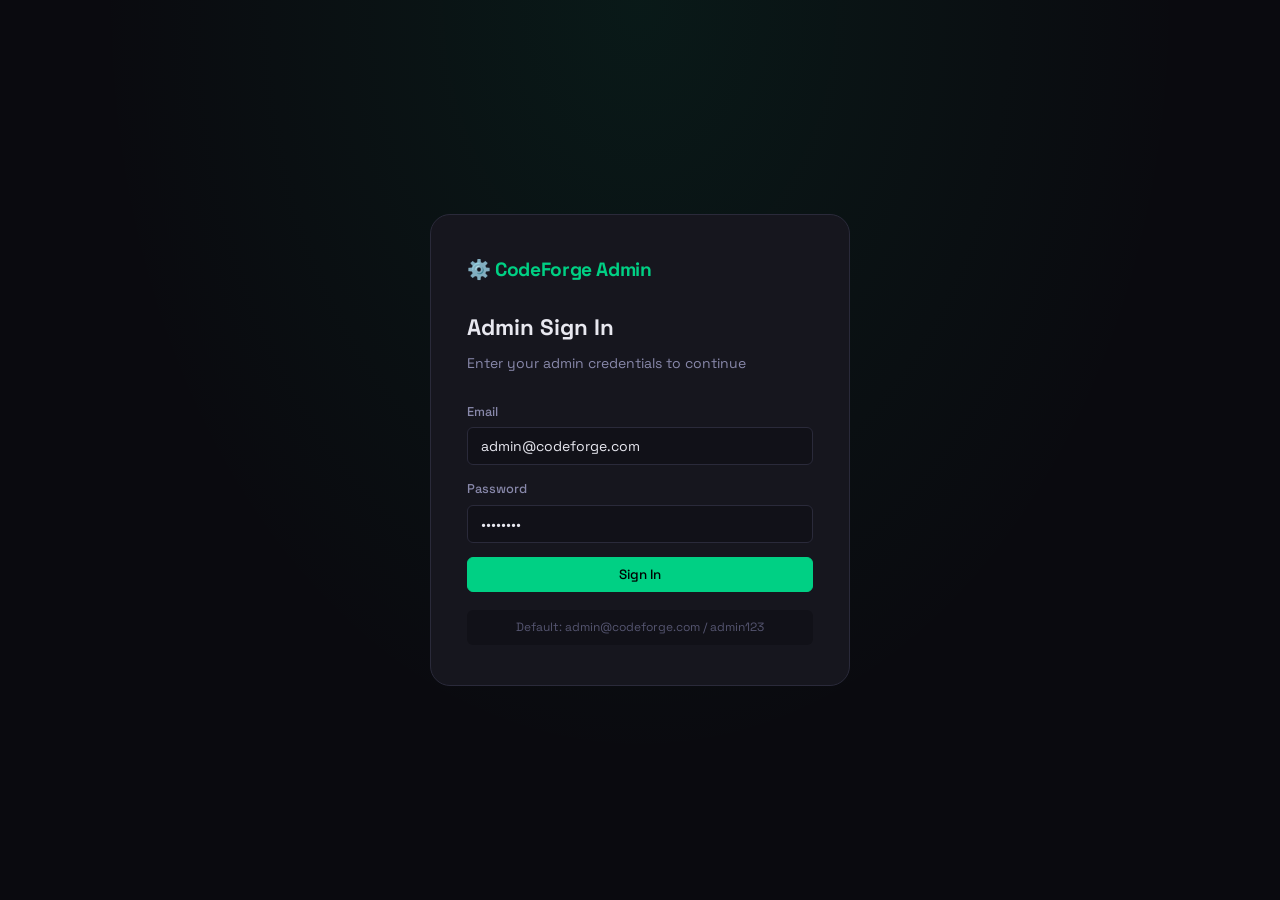
==== index.html @ 67e9f0a4 "new" ====
<!DOCTYPE html>
<html lang="en">
<head>
  <meta charset="UTF-8" />
  <meta name="viewport" content="width=device-width, initial-scale=1.0" />
  <title>CodeForge Admin — Login</title>
  <link rel="preconnect" href="https://fonts.googleapis.com" />
  <link href="https://fonts.googleapis.com/css2?family=Space+Grotesk:wght@400;500;600;700&family=JetBrains+Mono:wght@400;500&display=swap" rel="stylesheet" />
  <link rel="stylesheet" href="css/style.css" />
</head>
<body class="login-page">
  <div class="login-card">
    <div class="login-logo">⚙️ CodeForge Admin</div>
    <h2>Admin Sign In</h2>
    <p class="login-sub">Enter your admin credentials to continue</p>

    <div id="login-error" class="error-msg hidden"></div>

    <div class="field">
      <label>Email</label>
      <input id="email" type="email" class="input" placeholder="admin@codeforge.com" value="admin@codeforge.com" />
    </div>
    <div class="field">
      <label>Password</label>
      <input id="password" type="password" class="input" placeholder="••••••••" value="admin123" />
    </div>
    <button id="login-btn" class="btn btn-primary w-full" onclick="doLogin()">Sign In</button>

    <p class="login-hint">Default: admin@codeforge.com / admin123</p>
  </div>

  <script>
    const API = 'http://localhost:5000'; // Change to your backend URL in production

    // Redirect if already logged in
    if (localStorage.getItem('admin_token')) window.location.href = 'dashboard.html';

    async function doLogin() {
      const email    = document.getElementById('email').value.trim();
      const password = document.getElementById('password').value;
      const errEl    = document.getElementById('login-error');
      const btn      = document.getElementById('login-btn');
      errEl.classList.add('hidden');

      if (!email || !password) { showErr('Please fill all fields.'); return; }
      btn.disabled = true;
      btn.innerHTML = '<span class="spinner"></span> Signing in…';

      try {
        const res  = await fetch(`${API}/api/users/admin-login`, {
          method: 'POST',
          headers: { 'Content-Type': 'application/json' },
          body: JSON.stringify({ email, password }),
        });
        const data = await res.json();
        if (!res.ok) { showErr(data.error || 'Login failed'); return; }
        if (!data.user.isAdmin) { showErr('Not an admin account.'); return; }
        localStorage.setItem('admin_token', data.token);
        localStorage.setItem('admin_user', JSON.stringify(data.user));
        localStorage.setItem('admin_api', API);
        window.location.href = 'dashboard.html';
      } catch(e) {
        showErr('Cannot connect to server. Check the API URL.');
      } finally {
        btn.disabled = false;
        btn.textContent = 'Sign In';
      }
    }

    function showErr(msg) {
      const el = document.getElementById('login-error');
      el.textContent = msg;
      el.classList.remove('hidden');
    }

    document.addEventListener('keydown', e => { if (e.key === 'Enter') doLogin(); });
  </script>
</body>
</html>
---- css/style.css ----
:root {
  --bg-primary:   #0a0a0f;
  --bg-secondary: #111118;
  --bg-card:      #16161e;
  --bg-hover:     #1e1e2a;
  --border:       #2a2a3a;
  --border-light: #363650;
  --text-primary: #e8e8f0;
  --text-secondary:#8888aa;
  --text-muted:   #555570;
  --green:        #00d084;
  --green-dim:    rgba(0,208,132,.12);
  --purple:       #9d6fff;
  --purple-dim:   rgba(157,111,255,.12);
  --blue:         #4da6ff;
  --blue-dim:     rgba(77,166,255,.1);
  --orange:       #ff9f43;
  --orange-dim:   rgba(255,159,67,.1);
  --red:          #ff5c5c;
  --red-dim:      rgba(255,92,92,.1);
  --font-sans:    'Space Grotesk', sans-serif;
  --font-mono:    'JetBrains Mono', monospace;
  --r-sm:  6px;
  --r-md: 10px;
  --r-lg: 14px;
  --r-xl: 20px;
  --ease: all .18s ease;
}

*, *::before, *::after { box-sizing: border-box; margin: 0; padding: 0; }
body { font-family: var(--font-sans); background: var(--bg-primary); color: var(--text-primary); min-height: 100vh; line-height: 1.6; }
a { color: inherit; text-decoration: none; }
button { cursor: pointer; font-family: var(--font-sans); }
textarea, input, select { font-family: var(--font-sans); }

::-webkit-scrollbar { width: 5px; height: 5px; }
::-webkit-scrollbar-track { background: transparent; }
::-webkit-scrollbar-thumb { background: var(--border-light); border-radius: 3px; }

/* ── Login page ── */
.login-page {
  display: flex; align-items: center; justify-content: center;
  min-height: 100vh;
  background: radial-gradient(ellipse at top, rgba(0,208,132,.08) 0%, transparent 60%), var(--bg-primary);
}

.login-card {
  background: var(--bg-card);
  border: 1px solid var(--border);
  border-radius: var(--r-xl);
  padding: 40px 36px;
  width: 100%; max-width: 420px;
}

.login-logo {
  font-size: 1.2rem; font-weight: 700;
  letter-spacing: -.02em;
  margin-bottom: 24px;
  color: var(--green);
}

.login-card h2 { font-size: 1.4rem; font-weight: 700; margin-bottom: 6px; }
.login-sub     { color: var(--text-secondary); font-size: .875rem; margin-bottom: 28px; }

.login-hint {
  text-align: center; margin-top: 18px;
  font-size: .75rem; color: var(--text-muted);
  background: var(--bg-secondary); padding: 8px 12px;
  border-radius: var(--r-sm);
}

/* ── Dashboard layout ── */
.layout {
  display: flex; min-height: 100vh;
}

.sidebar {
  width: 220px; flex-shrink: 0;
  background: var(--bg-secondary);
  border-right: 1px solid var(--border);
  display: flex; flex-direction: column;
  position: sticky; top: 0; height: 100vh;
  overflow-y: auto;
}

.sidebar-logo {
  padding: 20px 18px;
  font-size: 1rem; font-weight: 700;
  color: var(--green); letter-spacing: -.02em;
  border-bottom: 1px solid var(--border);
  display: flex; align-items: center; gap: 8px;
}

.sidebar-nav {
  flex: 1; padding: 12px 10px;
  display: flex; flex-direction: column; gap: 4px;
}

.nav-btn {
  display: flex; align-items: center; gap: 10px;
  width: 100%; padding: 9px 12px;
  border-radius: var(--r-sm);
  background: none; border: none;
  color: var(--text-secondary);
  font-size: .85rem; font-weight: 500;
  text-align: left; transition: var(--ease);
}
.nav-btn:hover  { background: var(--bg-hover); color: var(--text-primary); }
.nav-btn.active { background: var(--green-dim); color: var(--green); }

.sidebar-bottom {
  padding: 14px 10px;
  border-top: 1px solid var(--border);
  display: flex; flex-direction: column; gap: 8px;
}

.admin-name {
  font-size: .8rem; font-weight: 600;
  color: var(--text-secondary);
  padding: 0 4px;
  white-space: nowrap; overflow: hidden; text-overflow: ellipsis;
}

.content { flex: 1; min-width: 0; padding: 28px 24px; overflow-y: auto; }

/* ── Tab switching ── */
.tab.hidden { display: none; }

/* ── Page header ── */
.page-header {
  display: flex; justify-content: space-between; align-items: flex-start;
  flex-wrap: wrap; gap: 14px; margin-bottom: 20px;
}
.page-header h1 { font-size: 1.4rem; font-weight: 700; }
.page-header p  { color: var(--text-secondary); font-size: .85rem; margin-top: 2px; }
.header-actions { display: flex; gap: 8px; flex-wrap: wrap; }

/* ── Filter row ── */
.filter-row {
  display: flex; gap: 10px; flex-wrap: wrap;
  align-items: center; margin-bottom: 14px;
}

/* ── Mini stats ── */
.mini-stats {
  display: flex; gap: 10px; flex-wrap: wrap; margin-bottom: 16px;
}
.mini-stat {
  background: var(--bg-card); border: 1px solid var(--border);
  border-radius: var(--r-sm); padding: 6px 14px;
  font-size: .78rem; font-weight: 500; color: var(--text-secondary);
}

/* ── Stats grid ── */
.stats-grid {
  display: grid;
  grid-template-columns: repeat(auto-fit, minmax(180px, 1fr));
  gap: 16px;
}
.stat-card {
  background: var(--bg-card); border: 1px solid var(--border);
  border-radius: var(--r-lg); padding: 24px;
  text-align: center; transition: var(--ease);
}
.stat-card:hover { border-color: var(--border-light); }
.stat-icon  { font-size: 1.6rem; margin-bottom: 10px; }
.stat-val   { font-size: 2rem; font-weight: 800; font-family: var(--font-mono); color: var(--green); }
.stat-label { font-size: .75rem; color: var(--text-muted); margin-top: 4px; text-transform: uppercase; letter-spacing: .06em; }

/* ── Table ── */
.table-wrap {
  background: var(--bg-card);
  border: 1px solid var(--border);
  border-radius: var(--r-lg);
  overflow: hidden; overflow-x: auto;
}
.table { width: 100%; border-collapse: collapse; min-width: 700px; }
.table thead tr { background: var(--bg-secondary); border-bottom: 1px solid var(--border); }
.table th {
  padding: 10px 14px; text-align: left;
  font-size: .7rem; font-weight: 700;
  text-transform: uppercase; letter-spacing: .06em; color: var(--text-muted);
  white-space: nowrap;
}
.table tbody tr { border-bottom: 1px solid var(--border); transition: background .12s; }
.table tbody tr:last-child { border-bottom: none; }
.table tbody tr:hover { background: var(--bg-hover); }
.table td { padding: 10px 14px; vertical-align: middle; font-size: .84rem; }
.loading-row { text-align: center; padding: 48px; color: var(--text-muted); }

/* ── Buttons ── */
.btn {
  display: inline-flex; align-items: center; gap: 6px;
  padding: 8px 16px; border-radius: var(--r-sm);
  font-size: .84rem; font-weight: 500; font-family: var(--font-sans);
  border: 1px solid transparent; transition: var(--ease);
  white-space: nowrap; cursor: pointer;
}
.btn:disabled { opacity: .45; cursor: not-allowed; }
.btn-primary   { background: var(--green); color: #000; border-color: var(--green); }
.btn-primary:hover:not(:disabled) { background: #00f09a; box-shadow: 0 4px 16px rgba(0,208,132,.3); }
.btn-secondary { background: var(--bg-card); color: var(--text-primary); border-color: var(--border); }
.btn-secondary:hover:not(:disabled) { background: var(--bg-hover); border-color: var(--border-light); }
.btn-ghost  { background: transparent; color: var(--text-secondary); border-color: var(--border); }
.btn-ghost:hover:not(:disabled) { background: var(--bg-hover); color: var(--text-primary); }
.btn-danger { background: var(--red-dim); color: var(--red); border-color: var(--red); }
.btn-danger:hover:not(:disabled) { background: rgba(255,92,92,.2); }
.btn-sm { padding: 5px 10px; font-size: .76rem; }
.w-full { width: 100%; justify-content: center; }

/* ── Input ── */
.input {
  width: 100%; padding: 9px 13px;
  border-radius: var(--r-sm);
  background: var(--bg-secondary);
  border: 1px solid var(--border);
  color: var(--text-primary); font-family: var(--font-sans);
  font-size: .875rem; outline: none; transition: var(--ease);
}
.input:focus { border-color: var(--green); box-shadow: 0 0 0 3px rgba(0,208,132,.1); }
.input::placeholder { color: var(--text-muted); }
.font-mono { font-family: var(--font-mono); font-size: .82rem; }

/* ── Field ── */
.field { display: flex; flex-direction: column; gap: 5px; margin-bottom: 14px; }
.field:last-child { margin-bottom: 0; }
.field label { font-size: .8rem; font-weight: 500; color: var(--text-secondary); }
textarea.input { resize: vertical; min-height: 80px; }

/* ── Badges ── */
.badge {
  display: inline-flex; align-items: center;
  padding: 2px 8px; border-radius: 4px;
  font-size: .7rem; font-weight: 600;
}
.badge-easy    { background: rgba(0,208,132,.12); color: var(--green); }
.badge-medium  { background: rgba(255,159,67,.12); color: var(--orange); }
.badge-hard    { background: rgba(255,92,92,.12);  color: var(--red); }
.badge-premium { background: rgba(255,159,67,.15); color: var(--orange); border: 1px solid rgba(255,159,67,.3); }
.badge-pro     { background: var(--green-dim); color: var(--green); }
.badge-free    { background: var(--bg-hover); color: var(--text-muted); }

/* ── Modal ── */
.modal-overlay {
  position: fixed; inset: 0;
  background: rgba(0,0,0,.75); backdrop-filter: blur(6px);
  z-index: 2000; display: flex; align-items: center;
  justify-content: center; padding: 20px;
}
.modal-overlay.hidden { display: none; }

.modal {
  background: var(--bg-card); border: 1px solid var(--border);
  border-radius: var(--r-xl); padding: 28px 28px 24px;
  max-width: 520px; width: 100%; position: relative;
  max-height: 90vh; overflow-y: auto;
  animation: popIn .2s ease;
}

.large-modal { max-width: 860px; }

.modal h2 { font-size: 1.15rem; font-weight: 700; margin-bottom: 20px; }
.modal h3 { font-size: 1rem; font-weight: 600; }

.modal-close {
  position: absolute; top: 14px; right: 14px;
  background: none; border: none; color: var(--text-muted);
  font-size: 1.2rem; padding: 4px 8px;
  border-radius: 4px; transition: var(--ease);
}
.modal-close:hover { color: var(--text-primary); background: var(--bg-hover); }

/* ── Modal grid (2 cols) ── */
.modal-grid {
  display: grid; grid-template-columns: 1fr 1fr;
  gap: 0 16px;
}

/* ── Starter code details ── */
.starter-details {
  margin-top: 4px; margin-bottom: 14px;
}
.starter-details summary {
  cursor: pointer; font-size: .82rem; font-weight: 600;
  color: var(--text-secondary); padding: 8px 0;
  list-style: none; user-select: none;
}
.starter-details summary:hover { color: var(--text-primary); }
.starter-details summary::before { content: '▶ '; font-size: .7rem; }
.starter-details[open] summary::before { content: '▼ '; }

.starter-grid {
  display: grid; grid-template-columns: 1fr 1fr;
  gap: 0 16px; margin-top: 10px;
}

/* ── Delete preview ── */
.del-preview {
  background: var(--bg-secondary); border: 1px solid var(--orange);
  border-radius: var(--r-sm); padding: 12px 14px;
  font-size: .82rem; margin-top: 12px; color: var(--orange);
}

/* ── Error msg ── */
.error-msg {
  background: var(--red-dim); border: 1px solid rgba(255,92,92,.3);
  border-radius: var(--r-sm); padding: 8px 12px;
  font-size: .82rem; color: var(--red); margin-bottom: 14px;
}

/* ── Toast ── */
.toast-container {
  position: fixed; bottom: 20px; right: 20px;
  z-index: 9999; display: flex; flex-direction: column; gap: 8px;
  pointer-events: none;
}
.toast {
  background: var(--bg-card); border: 1px solid var(--border);
  border-radius: var(--r-md); padding: 11px 16px;
  font-size: .83rem; min-width: 240px;
  display: flex; align-items: center; gap: 10px;
  animation: slideUp .25s ease;
}
.toast.success { border-left: 3px solid var(--green); }
.toast.error   { border-left: 3px solid var(--red); }
.toast.info    { border-left: 3px solid var(--blue); }
.toast.warning { border-left: 3px solid var(--orange); }

/* ── Spinner ── */
.spinner {
  display: inline-block; width: 16px; height: 16px;
  border: 2px solid var(--border); border-top-color: var(--green);
  border-radius: 50%; animation: spin .7s linear infinite;
}

/* ── Misc ── */
.hidden  { display: none !important; }
.divider { height: 1px; background: var(--border); margin: 14px 0; }
.text-muted { color: var(--text-muted); }

/* ── Upload JSON info box ── */
.upload-info {
  background: var(--blue-dim); border: 1px solid rgba(77,166,255,.3);
  border-radius: var(--r-sm); padding: 12px 14px;
  font-size: .8rem; color: var(--blue); line-height: 1.6; margin-bottom: 16px;
}
.upload-info pre {
  margin-top: 8px; background: var(--bg-secondary);
  padding: 10px; border-radius: 4px;
  font-size: .75rem; overflow-x: auto;
  color: var(--text-primary);
}

/* ── Users table helpers ── */
.user-cell   { display: flex; align-items: center; gap: 10px; }
.user-avatar {
  width: 32px; height: 32px; border-radius: 50%; flex-shrink: 0;
  background: linear-gradient(135deg, var(--purple), var(--blue));
  display: flex; align-items: center; justify-content: center;
  font-size: .7rem; font-weight: 700; color: #fff;
}
.user-name   { font-weight: 500; font-size: .875rem; }
.action-btns { display: flex; gap: 6px; flex-wrap: wrap; }
.admin-row   { background: rgba(157,111,255,.04); }

/* ── Problems table helpers ── */
.prob-title { font-weight: 500; font-size: .875rem; max-width: 220px; overflow: hidden; text-overflow: ellipsis; white-space: nowrap; }
.prob-sub   { font-size: .72rem; color: var(--text-muted); margin-top: 2px; }
.tags-cell  { max-width: 180px; }
.tag-chip   {
  display: inline-block; margin: 2px;
  padding: 2px 7px; border-radius: 4px;
  background: var(--bg-hover); border: none;
  font-size: .68rem; color: var(--text-secondary); cursor: default;
}

/* ── Extra badges ── */
.badge-orange { background: var(--orange-dim); color: var(--orange); }
.badge-green  { background: var(--green-dim);  color: var(--green); }
.badge-info   { background: var(--blue-dim);   color: var(--blue); }

/* ── Utility ── */
.mono        { font-family: var(--font-mono); }
.muted       { color: var(--text-muted); }
.text-purple { color: var(--purple); }
.text-green  { color: var(--green); }
.text-red    { color: var(--red); }

/* ── Preview box states ── */
.preview-found { border-color: var(--orange) !important; color: var(--orange) !important; }
.preview-note  { font-size: .8rem; line-height: 1.6; }

/* ── Toggle switch (for future use) ── */
.toggle { position: relative; display: inline-block; width: 40px; height: 22px; }
.toggle input { opacity: 0; width: 0; height: 0; }
.toggle-slider {
  position: absolute; inset: 0; cursor: pointer;
  background: var(--bg-hover); border: 1px solid var(--border);
  border-radius: 22px; transition: var(--ease);
}
.toggle-slider::before {
  content: ''; position: absolute;
  width: 16px; height: 16px; border-radius: 50%;
  left: 2px; bottom: 2px;
  background: var(--text-muted); transition: var(--ease);
}
.toggle input:checked + .toggle-slider { background: var(--green-dim); border-color: var(--green); }
.toggle input:checked + .toggle-slider::before { transform: translateX(18px); background: var(--green); }

/* ── Animations ── */
@keyframes spin    { to { transform: rotate(360deg); } }
@keyframes popIn   { from { transform: scale(.95); opacity: 0; } to { transform: scale(1); opacity: 1; } }
@keyframes slideUp { from { transform: translateY(14px); opacity: 0; } to { transform: translateY(0); opacity: 1; } }

@media (max-width: 760px) {
  .modal-grid, .starter-grid { grid-template-columns: 1fr; }
  .sidebar { width: 180px; }
  .content { padding: 18px 14px; }
}
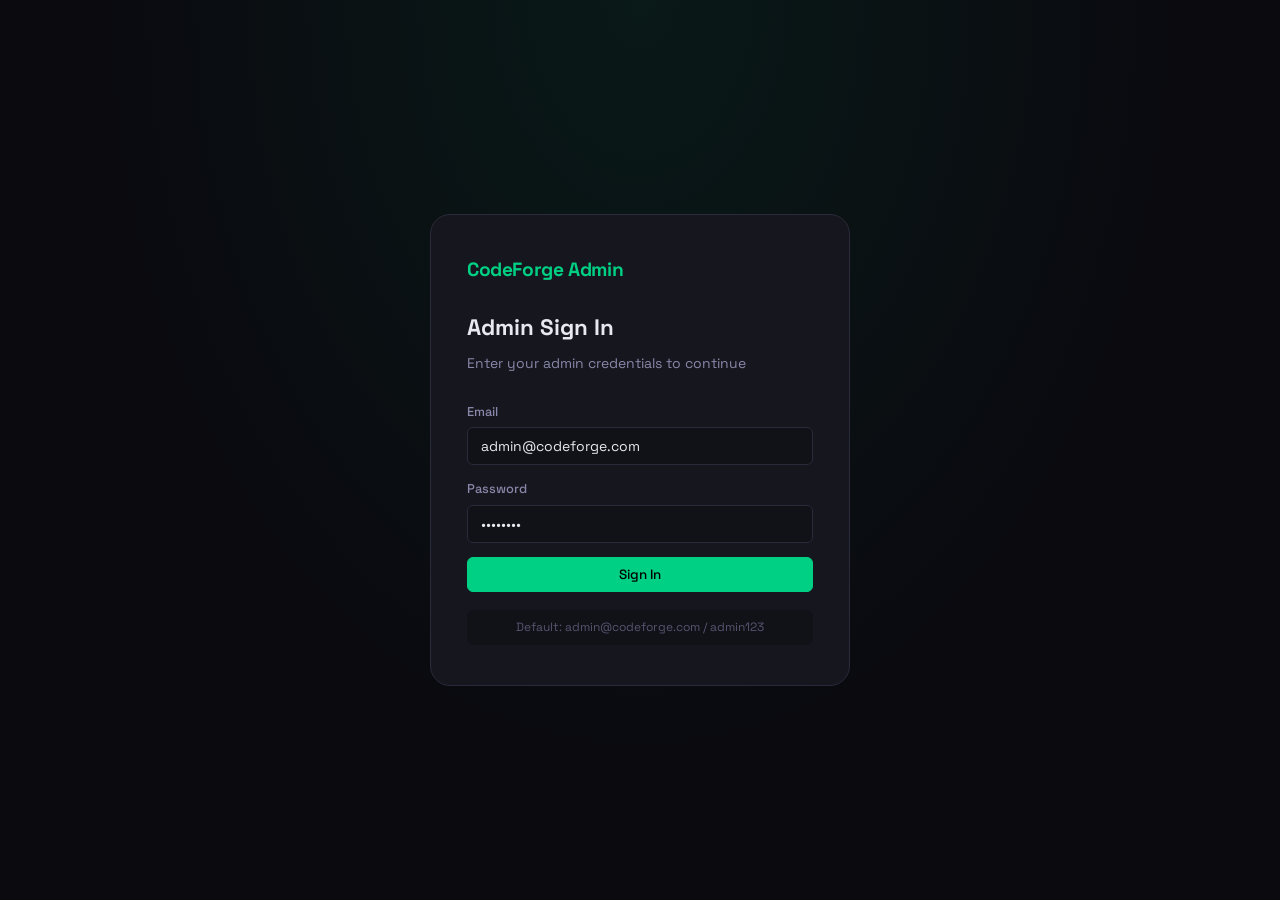
==== commit 4f5d672c: "new" ====
--- a/index.html
+++ b/index.html
@@ -10,7 +10,7 @@
 </head>
 <body class="login-page">
   <div class="login-card">
-    <div class="login-logo">⚙️ CodeForge Admin</div>
+    <div class="login-logo">CodeForge Admin</div>
     <h2>Admin Sign In</h2>
     <p class="login-sub">Enter your admin credentials to continue</p>
 
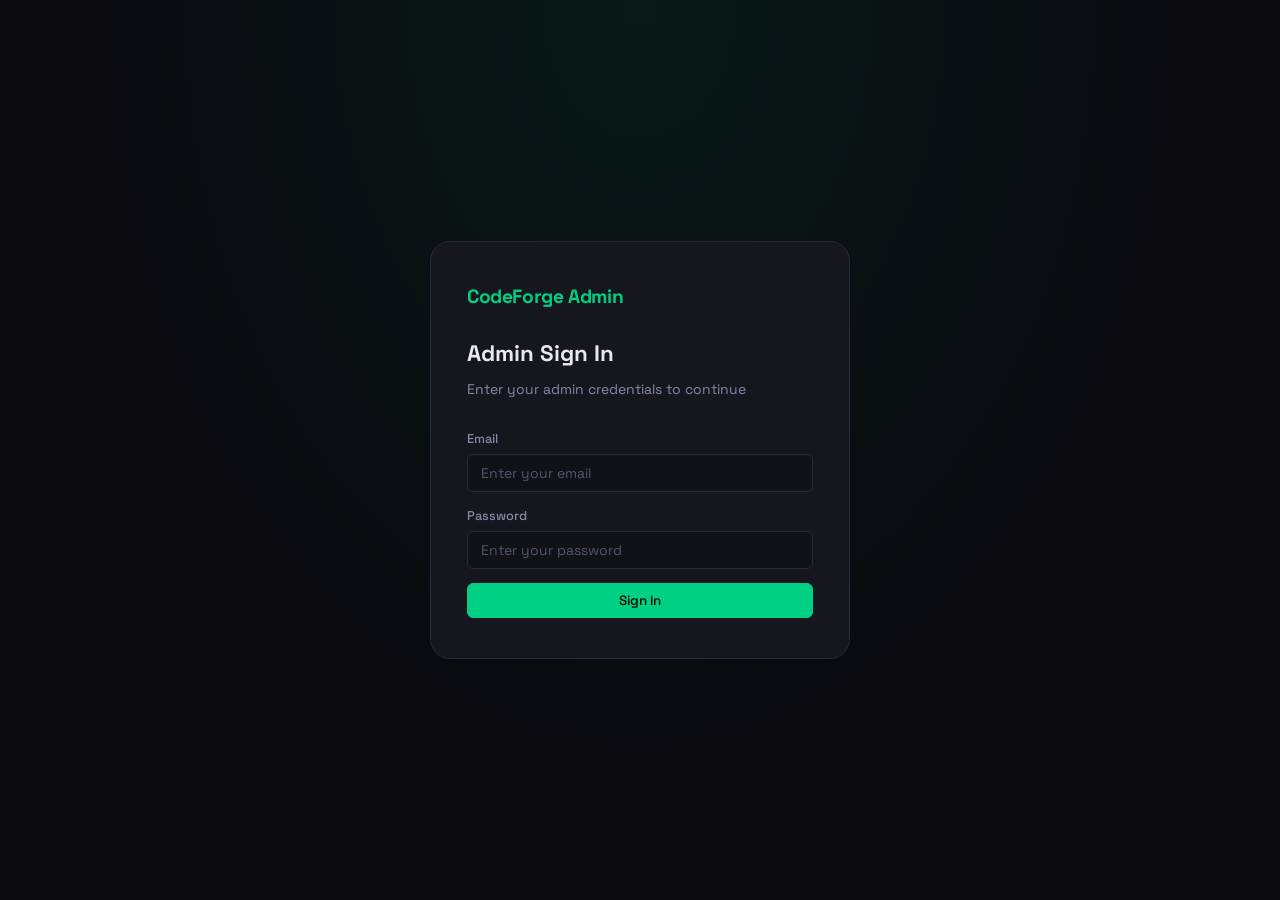
==== commit 5c7ad7c3: "new" ====
--- a/index.html
+++ b/index.html
@@ -18,21 +18,18 @@
 
     <div class="field">
       <label>Email</label>
-      <input id="email" type="email" class="input" placeholder="admin@codeforge.com" value="admin@codeforge.com" />
+      <input id="email" type="email" class="input" placeholder="Enter your email" />
     </div>
     <div class="field">
       <label>Password</label>
-      <input id="password" type="password" class="input" placeholder="••••••••" value="admin123" />
+      <input id="password" type="password" class="input" placeholder="Enter your password" />
     </div>
     <button id="login-btn" class="btn btn-primary w-full" onclick="doLogin()">Sign In</button>
-
-    <p class="login-hint">Default: admin@codeforge.com / admin123</p>
   </div>
 
   <script>
-    const API = 'http://localhost:5000'; // Change to your backend URL in production
+    const API = 'https://leetcode-backend-1-azl8.onrender.com';
 
-    // Redirect if already logged in
     if (localStorage.getItem('admin_token')) window.location.href = 'dashboard.html';
 
     async function doLogin() {
@@ -60,7 +57,7 @@
         localStorage.setItem('admin_api', API);
         window.location.href = 'dashboard.html';
       } catch(e) {
-        showErr('Cannot connect to server. Check the API URL.');
+        showErr('Cannot connect to server.');
       } finally {
         btn.disabled = false;
         btn.textContent = 'Sign In';
--- a/css/style.css
+++ b/css/style.css
@@ -417,3 +417,45 @@
   .sidebar { width: 180px; }
   .content { padding: 18px 14px; }
 }
+
+/* ── Enhanced spinner ── */
+.spinner {
+  display: inline-block;
+  width: 18px; height: 18px;
+  border: 2px solid rgba(255,255,255,0.08);
+  border-top-color: var(--green);
+  border-radius: 50%;
+  animation: spin .7s linear infinite;
+}
+.spinner-lg {
+  width: 36px; height: 36px;
+  border-width: 3px;
+  border-color: rgba(0,208,132,0.12);
+  border-top-color: var(--green);
+}
+
+/* Page load animation */
+@keyframes pageIn {
+  from { opacity: 0; transform: translateY(10px); }
+  to   { opacity: 1; transform: translateY(0); }
+}
+.page-animate {
+  animation: pageIn 0.3s ease;
+}
+
+/* Table row animation */
+@keyframes rowIn {
+  from { opacity: 0; }
+  to   { opacity: 1; }
+}
+tbody tr {
+  animation: rowIn 0.2s ease backwards;
+}
+
+/* Loading row improvement */
+.loading-row {
+  text-align: center;
+  padding: 56px;
+  color: var(--text-muted);
+  font-size: .875rem;
+}
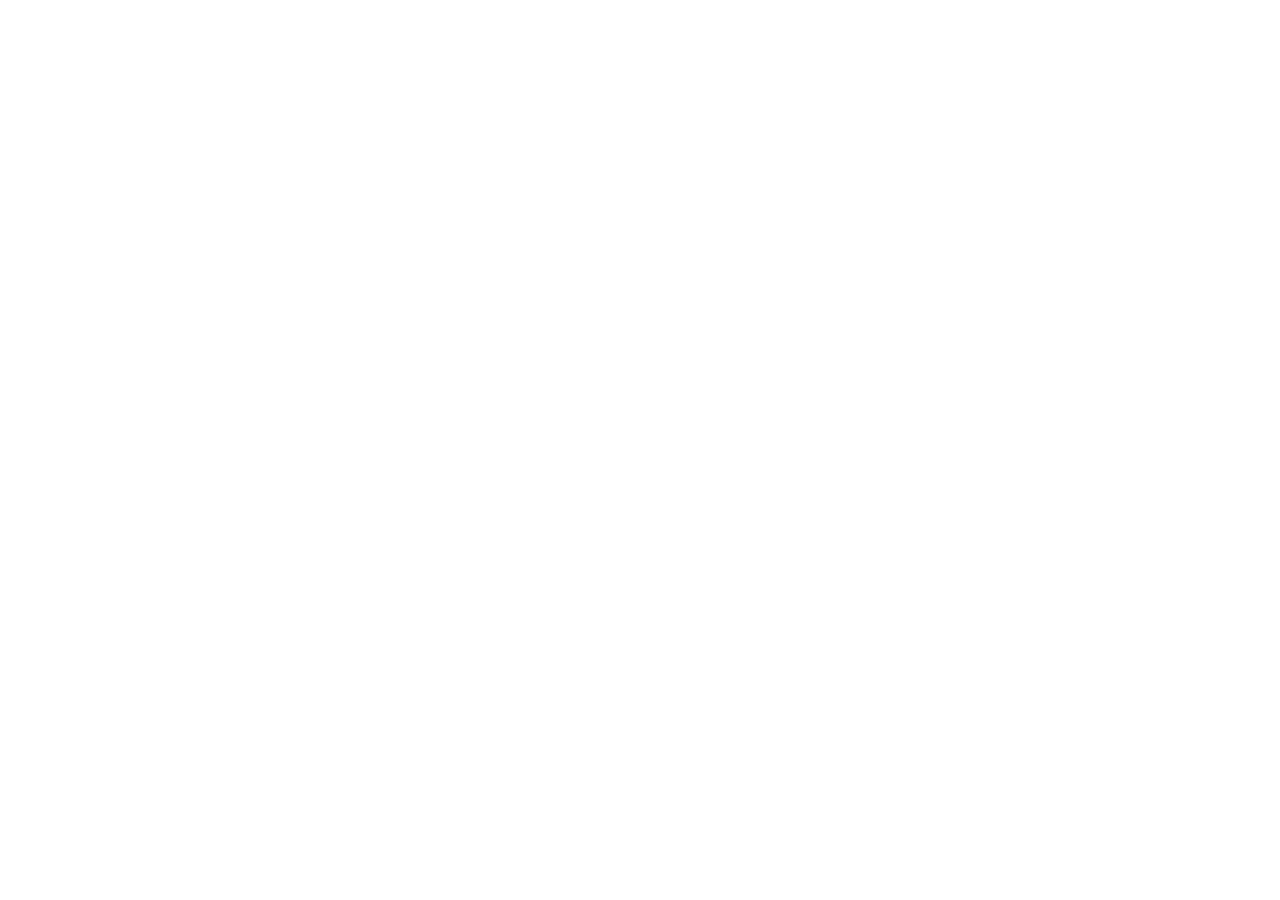
==== commit f859bb04: "new" ====
--- a/index.html
+++ b/index.html
@@ -1,76 +1,17 @@
 <!DOCTYPE html>
 <html lang="en">
-<head>
-  <meta charset="UTF-8" />
-  <meta name="viewport" content="width=device-width, initial-scale=1.0" />
-  <title>CodeForge Admin — Login</title>
-  <link rel="preconnect" href="https://fonts.googleapis.com" />
-  <link href="https://fonts.googleapis.com/css2?family=Space+Grotesk:wght@400;500;600;700&family=JetBrains+Mono:wght@400;500&display=swap" rel="stylesheet" />
-  <link rel="stylesheet" href="css/style.css" />
-</head>
-<body class="login-page">
-  <div class="login-card">
-    <div class="login-logo">CodeForge Admin</div>
-    <h2>Admin Sign In</h2>
-    <p class="login-sub">Enter your admin credentials to continue</p>
-
-    <div id="login-error" class="error-msg hidden"></div>
-
-    <div class="field">
-      <label>Email</label>
-      <input id="email" type="email" class="input" placeholder="Enter your email" />
-    </div>
-    <div class="field">
-      <label>Password</label>
-      <input id="password" type="password" class="input" placeholder="Enter your password" />
-    </div>
-    <button id="login-btn" class="btn btn-primary w-full" onclick="doLogin()">Sign In</button>
-  </div>
-
-  <script>
-    const API = 'https://leetcode-backend-1-azl8.onrender.com';
-
-    if (localStorage.getItem('admin_token')) window.location.href = 'dashboard.html';
-
-    async function doLogin() {
-      const email    = document.getElementById('email').value.trim();
-      const password = document.getElementById('password').value;
-      const errEl    = document.getElementById('login-error');
-      const btn      = document.getElementById('login-btn');
-      errEl.classList.add('hidden');
-
-      if (!email || !password) { showErr('Please fill all fields.'); return; }
-      btn.disabled = true;
-      btn.innerHTML = '<span class="spinner"></span> Signing in…';
-
-      try {
-        const res  = await fetch(`${API}/api/users/admin-login`, {
-          method: 'POST',
-          headers: { 'Content-Type': 'application/json' },
-          body: JSON.stringify({ email, password }),
-        });
-        const data = await res.json();
-        if (!res.ok) { showErr(data.error || 'Login failed'); return; }
-        if (!data.user.isAdmin) { showErr('Not an admin account.'); return; }
-        localStorage.setItem('admin_token', data.token);
-        localStorage.setItem('admin_user', JSON.stringify(data.user));
-        localStorage.setItem('admin_api', API);
-        window.location.href = 'dashboard.html';
-      } catch(e) {
-        showErr('Cannot connect to server.');
-      } finally {
-        btn.disabled = false;
-        btn.textContent = 'Sign In';
-      }
-    }
-
-    function showErr(msg) {
-      const el = document.getElementById('login-error');
-      el.textContent = msg;
-      el.classList.remove('hidden');
-    }
-
-    document.addEventListener('keydown', e => { if (e.key === 'Enter') doLogin(); });
-  </script>
-</body>
+  <head>
+    <meta charset="UTF-8" />
+    <meta name="viewport" content="width=device-width, initial-scale=1.0" />
+    <title>CodeForge Admin</title>
+    <link rel="preconnect" href="https://fonts.googleapis.com" />
+    <link
+      href="https://fonts.googleapis.com/css2?family=Space+Grotesk:wght@400;500;600;700&family=JetBrains+Mono:wght@400;500&display=swap"
+      rel="stylesheet"
+    />
+  </head>
+  <body>
+    <div id="root"></div>
+    <script type="module" src="/src/main.jsx"></script>
+  </body>
 </html>
